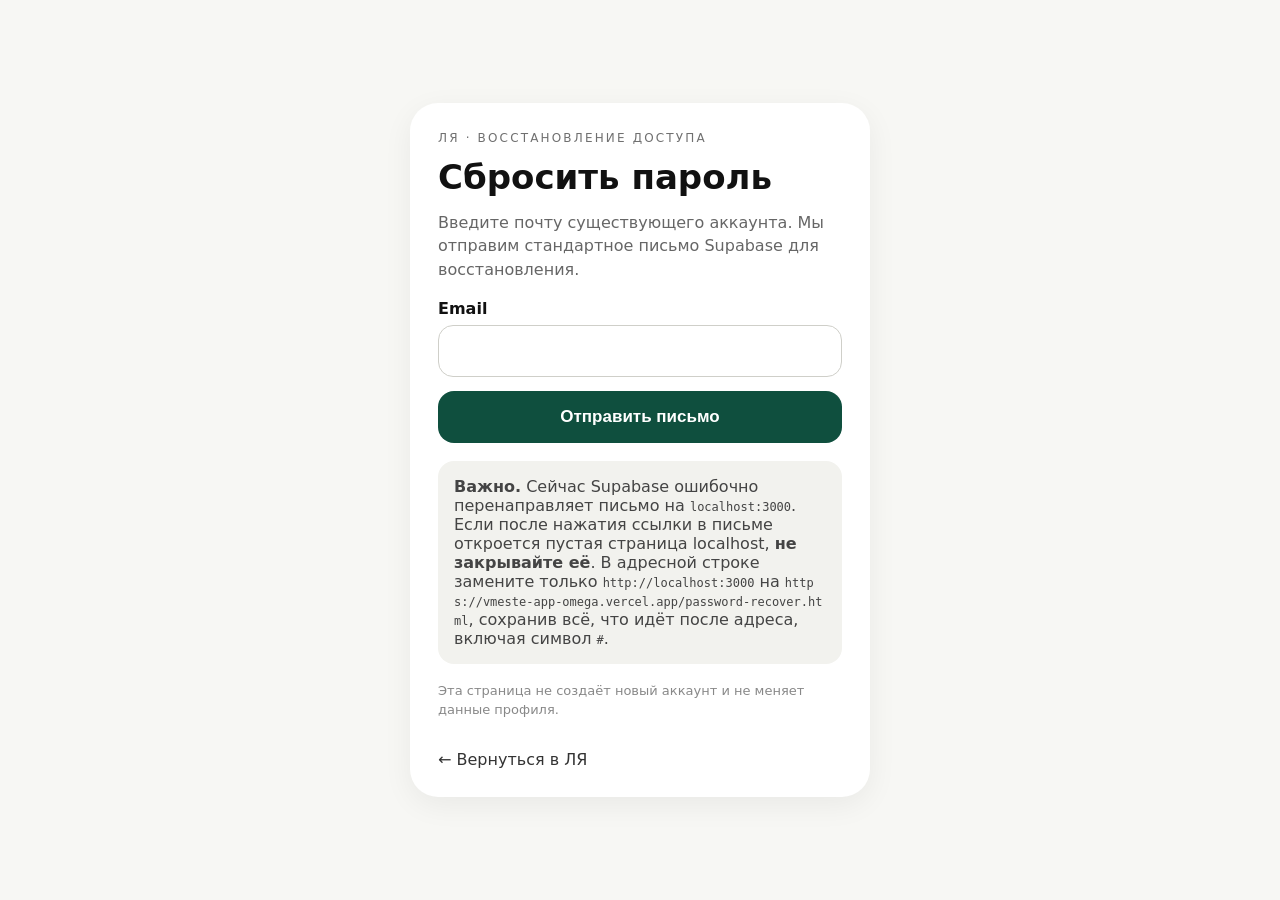
==== password-recover.html @ 995c6a0c "fix: add isolated password recovery page" ====
<!doctype html>
<html lang="ru">
<head>
<meta charset="utf-8">
<meta name="viewport" content="width=device-width,initial-scale=1,viewport-fit=cover">
<title>ЛЯ · Восстановление пароля</title>
<style>
:root{font-family:Inter,system-ui,-apple-system,BlinkMacSystemFont,"Segoe UI",sans-serif;color:#111;background:#f7f7f4}
*{box-sizing:border-box}body{margin:0;min-height:100vh;display:grid;place-items:center;padding:24px}
.card{width:min(460px,100%);background:#fff;border-radius:28px;padding:28px;box-shadow:0 8px 30px rgba(0,0,0,.06)}
.ey{font-size:12px;letter-spacing:.18em;text-transform:uppercase;color:#707070}h1{font-size:34px;line-height:1.08;margin:14px 0 10px}
p{color:#666;line-height:1.45}.step{margin:18px 0;padding:16px;border-radius:16px;background:#f2f2ee;color:#444}
form{display:grid;gap:14px;margin-top:18px}label{display:grid;gap:7px;font-weight:600}
input{width:100%;font-size:17px;padding:15px;border:1px solid #cfcfc9;border-radius:15px;background:#fff}
button{border:0;border-radius:16px;padding:16px 18px;font-size:17px;font-weight:700;background:#0f4f3e;color:#fff}
button:disabled{opacity:.45}.status{margin-top:14px;padding:14px;border-radius:14px;background:#f1f1ed;color:#333}
.status.error{background:#f8e8e4;color:#8a352d}.status.ok{background:#e7f2ed;color:#174f3d}
code{font-size:12px;word-break:break-all}.back{display:inline-block;margin-top:18px;color:#333;text-decoration:none}
.small{font-size:13px;color:#888}
</style>
</head>
<body>
<main class="card">
<div class="ey">ЛЯ · восстановление доступа</div>
<h1 id="title">Сбросить пароль</h1>

<section id="request-section">
  <p>Введите почту существующего аккаунта. Мы отправим стандартное письмо Supabase для восстановления.</p>
  <form id="request-form">
    <label>Email<input id="email" type="email" autocomplete="email" required></label>
    <button id="request-btn" type="submit">Отправить письмо</button>
  </form>
  <div id="request-status" class="status" hidden></div>
  <div class="step">
    <b>Важно.</b> Сейчас Supabase ошибочно перенаправляет письмо на <code>localhost:3000</code>. Если после нажатия ссылки в письме откроется пустая страница localhost, <b>не закрывайте её</b>. В адресной строке замените только <code>http://localhost:3000</code> на <code>https://vmeste-app-omega.vercel.app/password-recover.html</code>, сохранив всё, что идёт после адреса, включая символ <code>#</code>.
  </div>
</section>

<section id="change-section" hidden>
  <p>Ссылка восстановления принята. Придумайте новый пароль для существующего аккаунта.</p>
  <form id="change-form">
    <label>Новый пароль<input id="password" type="password" autocomplete="new-password" minlength="6" required></label>
    <label>Повторите пароль<input id="password2" type="password" autocomplete="new-password" minlength="6" required></label>
    <button id="change-btn" type="submit">Сохранить пароль</button>
  </form>
  <div id="change-status" class="status" hidden></div>
</section>

<p class="small">Эта страница не создаёт новый аккаунт и не меняет данные профиля.</p>
<a class="back" href="/">← Вернуться в ЛЯ</a>
</main>

<script>
(function(){
  const API='https://nmeoakrpafxhpdrplsuo.supabase.co/functions/v1/vmeste-api';
  const SESSION_KEY='vmeste_session_v1';
  const DEVICE_KEY='lya_pin_device_session_v1';
  const PIN_KEY='lya_pin_v1';
  const UNLOCK_KEY='lya_pin_unlocked_v1';

  function show(id,msg,kind){
    const el=document.getElementById(id);el.hidden=false;el.className='status'+(kind?' '+kind:'');el.textContent=msg;
  }
  async function call(action,payload,token){
    const headers={'Content-Type':'application/json'};
    if(token)headers.Authorization='Bearer '+token;
    const r=await fetch(API,{method:'POST',headers,body:JSON.stringify(Object.assign({action},payload||{}))});
    const d=await r.json().catch(()=>({}));
    if(!r.ok)throw new Error(d.error||'Ошибка запроса');
    return d;
  }

  const hash=new URLSearchParams(location.hash.replace(/^#/,''));
  const accessToken=hash.get('access_token')||'';
  const refreshToken=hash.get('refresh_token')||'';
  const type=hash.get('type')||'';

  if(accessToken&&type==='recovery'){
    document.getElementById('request-section').hidden=true;
    document.getElementById('change-section').hidden=false;
    document.getElementById('title').textContent='Новый пароль';
  }

  document.getElementById('request-form').addEventListener('submit',async function(e){
    e.preventDefault();
    const btn=document.getElementById('request-btn'),email=document.getElementById('email').value.trim();
    btn.disabled=true;
    try{
      const d=await call('request_password_reset',{email},'');
      show('request-status',d.message||'Письмо отправлено.','ok');
    }catch(err){show('request-status',err.message||'Не удалось отправить письмо.','error')}
    finally{btn.disabled=false}
  });

  document.getElementById('change-form').addEventListener('submit',async function(e){
    e.preventDefault();
    const btn=document.getElementById('change-btn');
    const a=document.getElementById('password').value;
    const b=document.getElementById('password2').value;
    if(a.length<6){show('change-status','Пароль должен быть не короче 6 символов.','error');return}
    if(a!==b){show('change-status','Пароли не совпадают.','error');return}
    if(!accessToken){show('change-status','В ссылке нет recovery-токена. Откройте ссылку из письма заново.','error');return}
    btn.disabled=true;
    try{
      await call('update_password',{password:a},accessToken);
      if(refreshToken){
        localStorage.setItem(SESSION_KEY,JSON.stringify({access_token:accessToken,refresh_token:refreshToken,token_type:'bearer'}));
      }
      localStorage.removeItem(PIN_KEY);
      localStorage.removeItem(DEVICE_KEY);
      sessionStorage.removeItem(UNLOCK_KEY);
      show('change-status','Пароль сохранён. Теперь можно войти в ЛЯ по почте и новому паролю.','ok');
    }catch(err){show('change-status',err.message||'Не удалось сохранить пароль.','error')}
    finally{btn.disabled=false}
  });
})();
</script>
</body></html>
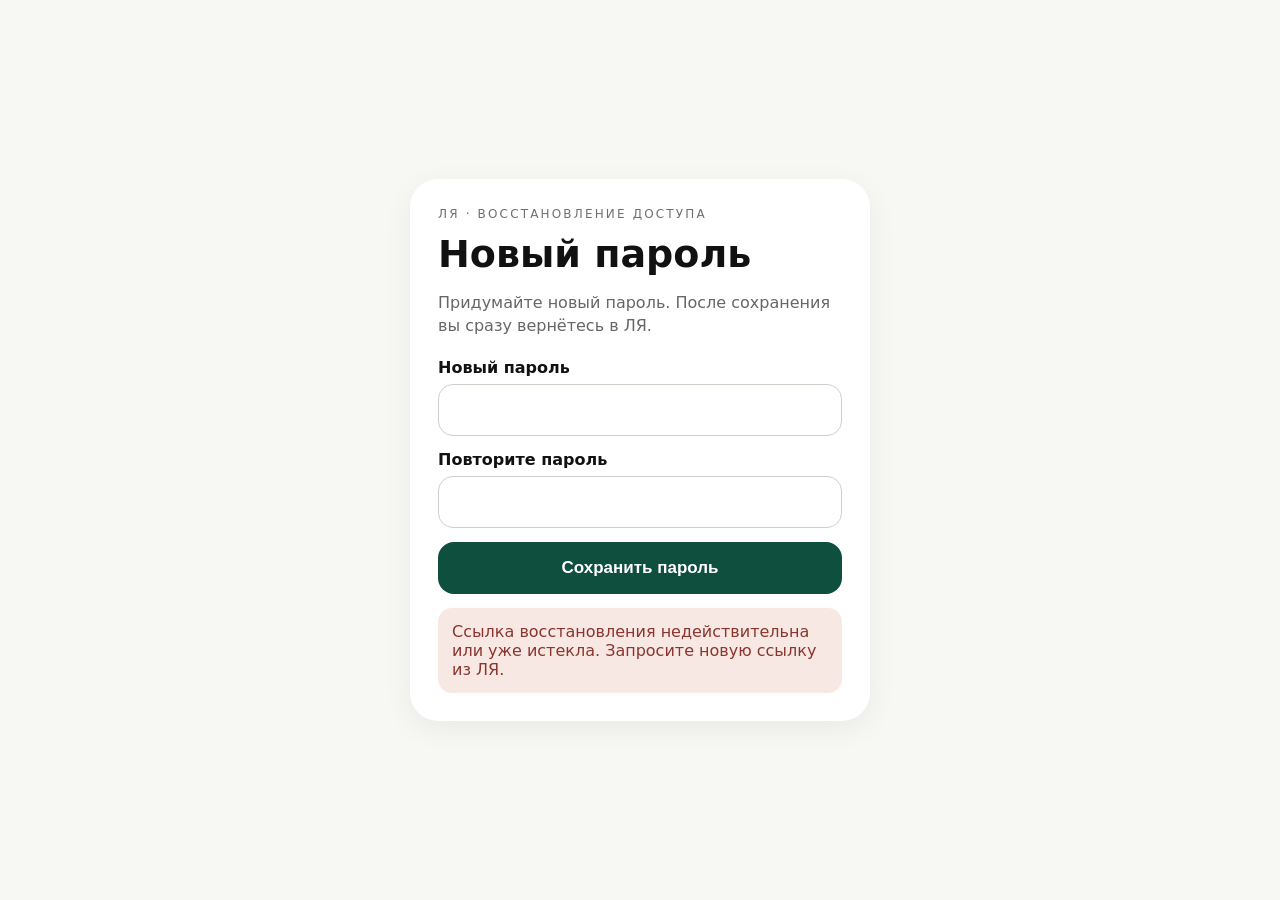
==== commit c2682abc: "fix: add direct password recovery return flow" ====
--- a/password-recover.html
+++ b/password-recover.html
@@ -3,116 +3,77 @@
 <head>
 <meta charset="utf-8">
 <meta name="viewport" content="width=device-width,initial-scale=1,viewport-fit=cover">
-<title>ЛЯ · Восстановление пароля</title>
+<title>ЛЯ · Новый пароль</title>
 <style>
 :root{font-family:Inter,system-ui,-apple-system,BlinkMacSystemFont,"Segoe UI",sans-serif;color:#111;background:#f7f7f4}
 *{box-sizing:border-box}body{margin:0;min-height:100vh;display:grid;place-items:center;padding:24px}
 .card{width:min(460px,100%);background:#fff;border-radius:28px;padding:28px;box-shadow:0 8px 30px rgba(0,0,0,.06)}
-.ey{font-size:12px;letter-spacing:.18em;text-transform:uppercase;color:#707070}h1{font-size:34px;line-height:1.08;margin:14px 0 10px}
-p{color:#666;line-height:1.45}.step{margin:18px 0;padding:16px;border-radius:16px;background:#f2f2ee;color:#444}
-form{display:grid;gap:14px;margin-top:18px}label{display:grid;gap:7px;font-weight:600}
+.ey{font-size:12px;letter-spacing:.18em;text-transform:uppercase;color:#707070}h1{font-size:38px;line-height:1.05;margin:14px 0 10px}
+p{color:#666;line-height:1.45}form{display:grid;gap:14px;margin-top:20px}label{display:grid;gap:7px;font-weight:650}
 input{width:100%;font-size:17px;padding:15px;border:1px solid #cfcfc9;border-radius:15px;background:#fff}
-button{border:0;border-radius:16px;padding:16px 18px;font-size:17px;font-weight:700;background:#0f4f3e;color:#fff}
+button{border:0;border-radius:16px;padding:16px 18px;font-size:17px;font-weight:750;background:#0f4f3e;color:#fff}
 button:disabled{opacity:.45}.status{margin-top:14px;padding:14px;border-radius:14px;background:#f1f1ed;color:#333}
 .status.error{background:#f8e8e4;color:#8a352d}.status.ok{background:#e7f2ed;color:#174f3d}
-code{font-size:12px;word-break:break-all}.back{display:inline-block;margin-top:18px;color:#333;text-decoration:none}
-.small{font-size:13px;color:#888}
 </style>
 </head>
 <body>
 <main class="card">
 <div class="ey">ЛЯ · восстановление доступа</div>
-<h1 id="title">Сбросить пароль</h1>
-
-<section id="request-section">
-  <p>Введите почту существующего аккаунта. Мы отправим стандартное письмо Supabase для восстановления.</p>
-  <form id="request-form">
-    <label>Email<input id="email" type="email" autocomplete="email" required></label>
-    <button id="request-btn" type="submit">Отправить письмо</button>
-  </form>
-  <div id="request-status" class="status" hidden></div>
-  <div class="step">
-    <b>Важно.</b> Сейчас Supabase ошибочно перенаправляет письмо на <code>localhost:3000</code>. Если после нажатия ссылки в письме откроется пустая страница localhost, <b>не закрывайте её</b>. В адресной строке замените только <code>http://localhost:3000</code> на <code>https://vmeste-app-omega.vercel.app/password-recover.html</code>, сохранив всё, что идёт после адреса, включая символ <code>#</code>.
-  </div>
-</section>
-
-<section id="change-section" hidden>
-  <p>Ссылка восстановления принята. Придумайте новый пароль для существующего аккаунта.</p>
-  <form id="change-form">
-    <label>Новый пароль<input id="password" type="password" autocomplete="new-password" minlength="6" required></label>
-    <label>Повторите пароль<input id="password2" type="password" autocomplete="new-password" minlength="6" required></label>
-    <button id="change-btn" type="submit">Сохранить пароль</button>
-  </form>
-  <div id="change-status" class="status" hidden></div>
-</section>
-
-<p class="small">Эта страница не создаёт новый аккаунт и не меняет данные профиля.</p>
-<a class="back" href="/">← Вернуться в ЛЯ</a>
+<h1>Новый пароль</h1>
+<p id="intro">Придумайте новый пароль. После сохранения вы сразу вернётесь в ЛЯ.</p>
+<form id="form">
+  <label>Новый пароль<input id="password" type="password" autocomplete="new-password" minlength="6" required></label>
+  <label>Повторите пароль<input id="password2" type="password" autocomplete="new-password" minlength="6" required></label>
+  <button id="submit" type="submit">Сохранить пароль</button>
+</form>
+<div id="status" class="status" hidden></div>
 </main>
-
 <script>
 (function(){
   const API='https://nmeoakrpafxhpdrplsuo.supabase.co/functions/v1/vmeste-api';
   const SESSION_KEY='vmeste_session_v1';
+  const PIN_KEY='lya_pin_v1';
   const DEVICE_KEY='lya_pin_device_session_v1';
-  const PIN_KEY='lya_pin_v1';
   const UNLOCK_KEY='lya_pin_unlocked_v1';
+  const hash=new URLSearchParams(location.hash.replace(/^#/,''));
+  const access=hash.get('access_token')||'';
+  const refresh=hash.get('refresh_token')||'';
+  const type=hash.get('type')||'';
 
-  function show(id,msg,kind){
-    const el=document.getElementById(id);el.hidden=false;el.className='status'+(kind?' '+kind:'');el.textContent=msg;
-  }
+  function show(msg,kind){const el=document.getElementById('status');el.hidden=false;el.className='status'+(kind?' '+kind:'');el.textContent=msg}
   async function call(action,payload,token){
-    const headers={'Content-Type':'application/json'};
-    if(token)headers.Authorization='Bearer '+token;
-    const r=await fetch(API,{method:'POST',headers,body:JSON.stringify(Object.assign({action},payload||{}))});
+    const r=await fetch(API,{method:'POST',headers:Object.assign({'Content-Type':'application/json'},token?{Authorization:'Bearer '+token}:{}),body:JSON.stringify(Object.assign({action},payload||{}))});
     const d=await r.json().catch(()=>({}));
     if(!r.ok)throw new Error(d.error||'Ошибка запроса');
     return d;
   }
-
-  const hash=new URLSearchParams(location.hash.replace(/^#/,''));
-  const accessToken=hash.get('access_token')||'';
-  const refreshToken=hash.get('refresh_token')||'';
-  const type=hash.get('type')||'';
-
-  if(accessToken&&type==='recovery'){
-    document.getElementById('request-section').hidden=true;
-    document.getElementById('change-section').hidden=false;
-    document.getElementById('title').textContent='Новый пароль';
+  if(!access||type!=='recovery'){
+    document.getElementById('form').hidden=true;
+    show('Ссылка восстановления недействительна или уже истекла. Запросите новую ссылку из ЛЯ.','error');
+    return;
   }
 
-  document.getElementById('request-form').addEventListener('submit',async function(e){
+  document.getElementById('form').addEventListener('submit',async function(e){
     e.preventDefault();
-    const btn=document.getElementById('request-btn'),email=document.getElementById('email').value.trim();
-    btn.disabled=true;
+    const a=document.getElementById('password').value,b=document.getElementById('password2').value,btn=document.getElementById('submit');
+    if(a.length<6){show('Пароль должен быть не короче 6 символов.','error');return}
+    if(a!==b){show('Пароли не совпадают.','error');return}
+    btn.disabled=true;show('Сохраняю новый пароль…','');
     try{
-      const d=await call('request_password_reset',{email},'');
-      show('request-status',d.message||'Письмо отправлено.','ok');
-    }catch(err){show('request-status',err.message||'Не удалось отправить письмо.','error')}
-    finally{btn.disabled=false}
-  });
-
-  document.getElementById('change-form').addEventListener('submit',async function(e){
-    e.preventDefault();
-    const btn=document.getElementById('change-btn');
-    const a=document.getElementById('password').value;
-    const b=document.getElementById('password2').value;
-    if(a.length<6){show('change-status','Пароль должен быть не короче 6 символов.','error');return}
-    if(a!==b){show('change-status','Пароли не совпадают.','error');return}
-    if(!accessToken){show('change-status','В ссылке нет recovery-токена. Откройте ссылку из письма заново.','error');return}
-    btn.disabled=true;
-    try{
-      await call('update_password',{password:a},accessToken);
-      if(refreshToken){
-        localStorage.setItem(SESSION_KEY,JSON.stringify({access_token:accessToken,refresh_token:refreshToken,token_type:'bearer'}));
-      }
+      await call('update_password',{password:a},access);
+      const me=await call('me',{},access);
+      const s={access_token:access,refresh_token:refresh,token_type:'bearer',user:me.user};
+      localStorage.setItem(SESSION_KEY,JSON.stringify(s));
       localStorage.removeItem(PIN_KEY);
       localStorage.removeItem(DEVICE_KEY);
       sessionStorage.removeItem(UNLOCK_KEY);
-      show('change-status','Пароль сохранён. Теперь можно войти в ЛЯ по почте и новому паролю.','ok');
-    }catch(err){show('change-status',err.message||'Не удалось сохранить пароль.','error')}
+      show('Готово. Возвращаю в ЛЯ…','ok');
+      history.replaceState(null,'',location.pathname);
+      setTimeout(()=>location.replace('/'),350);
+    }catch(err){show(err.message||'Не удалось сохранить пароль.','error')}
     finally{btn.disabled=false}
   });
 })();
 </script>
-</body></html>+</body>
+</html>
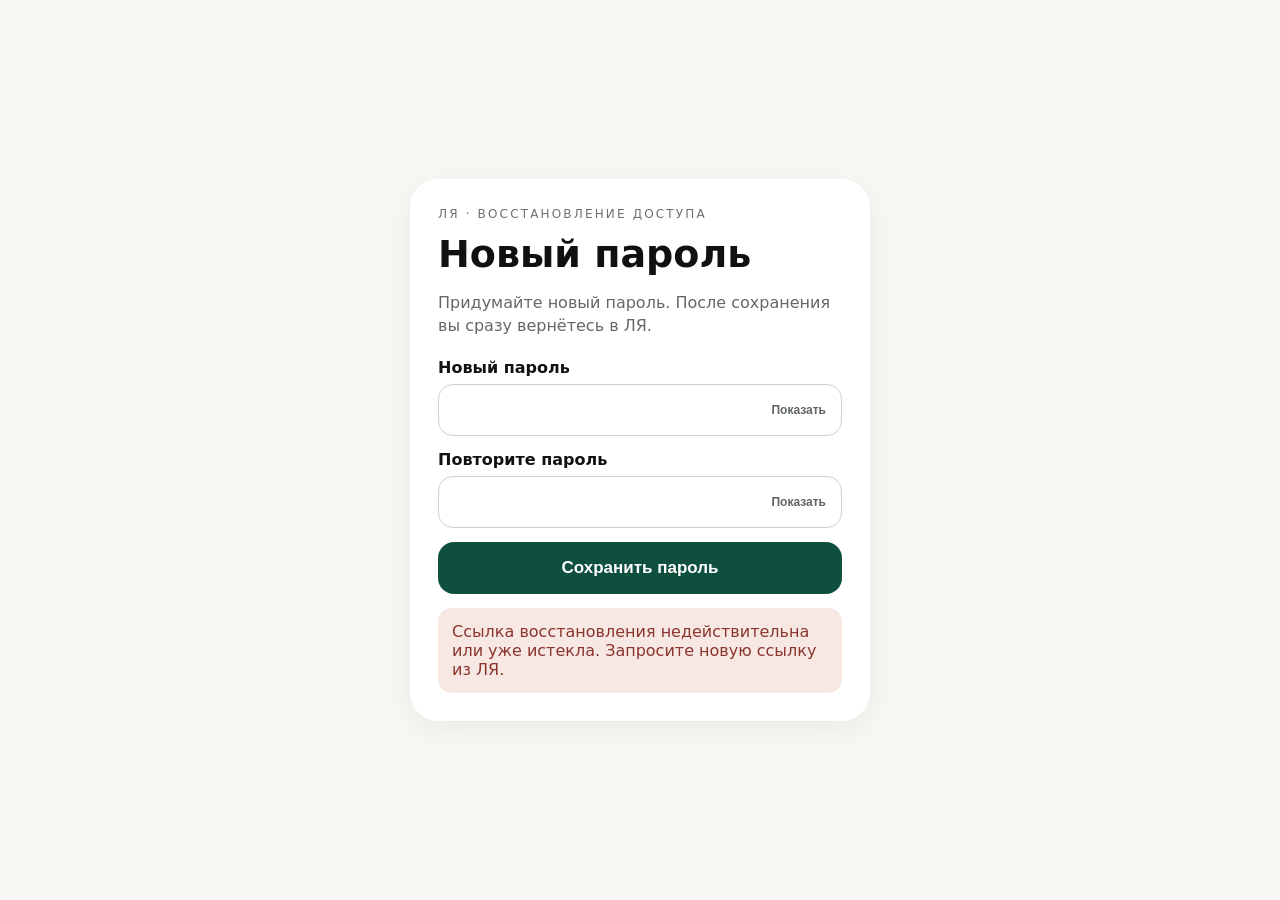
==== commit 0794838a: "fix: allow password visibility during recovery" ====
--- a/password-recover.html
+++ b/password-recover.html
@@ -11,6 +11,7 @@
 .ey{font-size:12px;letter-spacing:.18em;text-transform:uppercase;color:#707070}h1{font-size:38px;line-height:1.05;margin:14px 0 10px}
 p{color:#666;line-height:1.45}form{display:grid;gap:14px;margin-top:20px}label{display:grid;gap:7px;font-weight:650}
 input{width:100%;font-size:17px;padding:15px;border:1px solid #cfcfc9;border-radius:15px;background:#fff}
+.pw{position:relative}.pw input{padding-right:78px}.pw button{position:absolute;right:8px;top:50%;transform:translateY(-50%);border:0;background:transparent;color:#5f665f;padding:8px;font-size:12px;font-weight:700}
 button{border:0;border-radius:16px;padding:16px 18px;font-size:17px;font-weight:750;background:#0f4f3e;color:#fff}
 button:disabled{opacity:.45}.status{margin-top:14px;padding:14px;border-radius:14px;background:#f1f1ed;color:#333}
 .status.error{background:#f8e8e4;color:#8a352d}.status.ok{background:#e7f2ed;color:#174f3d}
@@ -22,8 +23,8 @@
 <h1>Новый пароль</h1>
 <p id="intro">Придумайте новый пароль. После сохранения вы сразу вернётесь в ЛЯ.</p>
 <form id="form">
-  <label>Новый пароль<input id="password" type="password" autocomplete="new-password" minlength="6" required></label>
-  <label>Повторите пароль<input id="password2" type="password" autocomplete="new-password" minlength="6" required></label>
+  <label>Новый пароль<div class="pw"><input id="password" type="password" autocomplete="new-password" minlength="6" required><button type="button" data-toggle="password">Показать</button></div></label>
+  <label>Повторите пароль<div class="pw"><input id="password2" type="password" autocomplete="new-password" minlength="6" required><button type="button" data-toggle="password2">Показать</button></div></label>
   <button id="submit" type="submit">Сохранить пароль</button>
 </form>
 <div id="status" class="status" hidden></div>
@@ -47,6 +48,12 @@
     if(!r.ok)throw new Error(d.error||'Ошибка запроса');
     return d;
   }
+  document.querySelectorAll('[data-toggle]').forEach(function(btn){
+    btn.addEventListener('click',function(){
+      const input=document.getElementById(btn.getAttribute('data-toggle'));
+      const show=input.type==='password';input.type=show?'text':'password';btn.textContent=show?'Скрыть':'Показать';
+    });
+  });
   if(!access||type!=='recovery'){
     document.getElementById('form').hidden=true;
     show('Ссылка восстановления недействительна или уже истекла. Запросите новую ссылку из ЛЯ.','error');
@@ -61,8 +68,14 @@
     btn.disabled=true;show('Сохраняю новый пароль…','');
     try{
       await call('update_password',{password:a},access);
-      const me=await call('me',{},access);
-      const s={access_token:access,refresh_token:refresh,token_type:'bearer',user:me.user};
+      let s=null;
+      if(refresh){
+        try{const fresh=await call('refresh',{refresh_token:refresh},'');s=fresh.session||null}catch(e){}
+      }
+      if(!s){
+        const me=await call('me',{},access);
+        s={access_token:access,refresh_token:refresh,token_type:'bearer',user:me.user};
+      }
       localStorage.setItem(SESSION_KEY,JSON.stringify(s));
       localStorage.removeItem(PIN_KEY);
       localStorage.removeItem(DEVICE_KEY);
